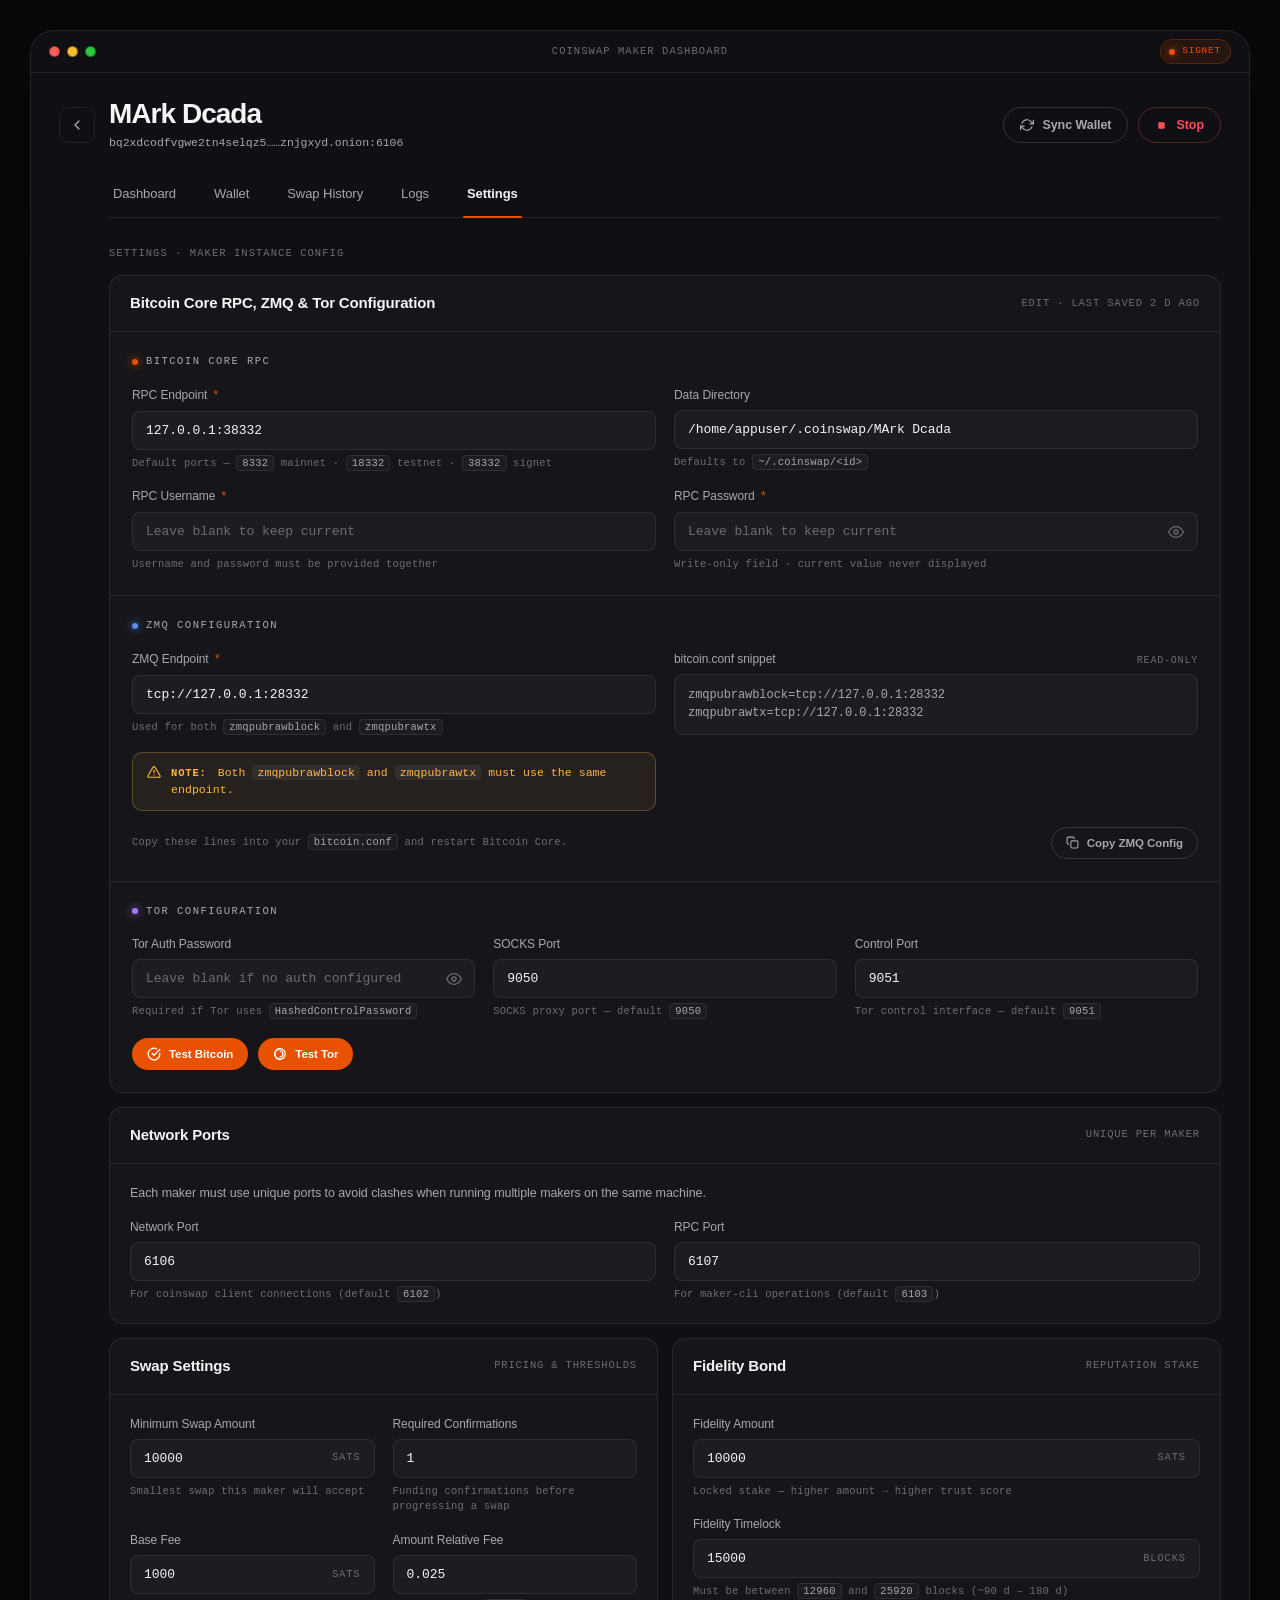
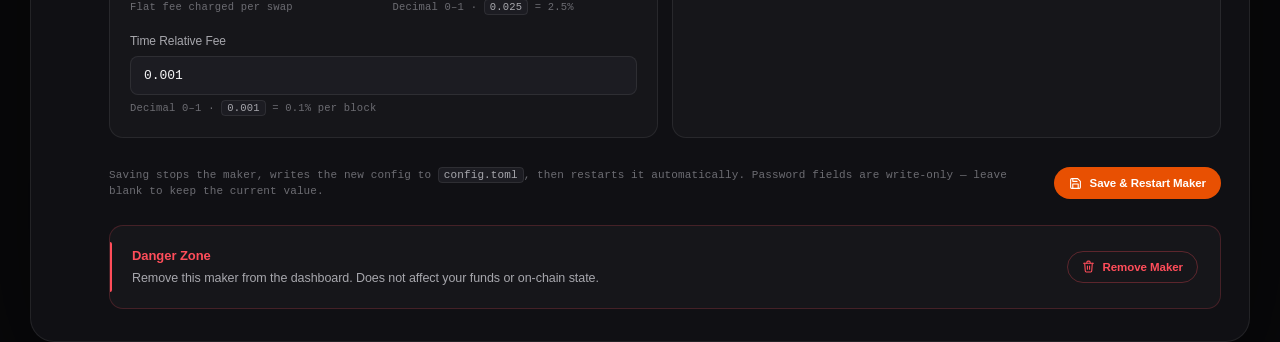
==== project/Settings.html @ a064c151 "Claude Design handoff: coin settings" ====
<!doctype html>
<html lang="en">
<head>
<meta charset="utf-8" />
<meta name="viewport" content="width=device-width, initial-scale=1" />
<title>Coinswap Maker · Settings</title>
<link rel="stylesheet" href="app.css" />
<style>
  /* ═══════════════════════════════════════════════════════════
     Settings — page-specific styles
     ═══════════════════════════════════════════════════════════ */

  .settings-eyebrow {
    margin: 6px 0 -8px 50px;
    font-family: var(--f-mono);
    font-size: 10.5px;
    font-weight: 500;
    letter-spacing: 0.10em;
    text-transform: uppercase;
    color: var(--text-3);
  }

  .settings-wrap {
    margin-left: 50px;
    display: flex;
    flex-direction: column;
    gap: 14px;
  }
  .settings-row {
    display: grid;
    grid-template-columns: 1fr 1fr;
    gap: 14px;
  }

  /* ────────── Card chrome ────────── */
  .card {
    background: var(--surface-2);
    border: 1px solid var(--border);
    border-radius: 14px;
    overflow: hidden;
  }
  .card-head {
    padding: 16px 20px;
    border-bottom: 1px solid var(--border);
    display: flex;
    align-items: center;
    justify-content: space-between;
    gap: 14px;
  }
  .card-head h2 {
    margin: 0;
    font-size: 15px;
    font-weight: 600;
    letter-spacing: -0.01em;
  }
  .card-head .head-meta {
    font-family: var(--f-mono);
    font-size: 10.5px;
    letter-spacing: 0.08em;
    text-transform: uppercase;
    color: var(--text-3);
  }
  .card-body {
    padding: 20px;
  }

  /* ────────── Sub-section (inside big combined card) ────────── */
  .subsection { padding: 22px 22px; }
  .subsection + .subsection { border-top: 1px solid var(--border); }
  .test-btn-row {
    display: flex;
    gap: 10px;
    margin-top: 18px;
    flex-wrap: wrap;
  }
  .btn .ic { transition: transform var(--t-base); }
  .btn.spinning .ic { animation: spin 0.9s linear infinite; }
  .sub-title {
    display: flex;
    align-items: center;
    gap: 8px;
    margin: 0 0 16px;
    font-family: var(--f-mono);
    font-size: 10.5px;
    font-weight: 500;
    letter-spacing: 0.14em;
    text-transform: uppercase;
    color: var(--text-2);
  }
  .sub-title .pip {
    width: 6px; height: 6px;
    border-radius: 999px;
    background: var(--orange);
    box-shadow: 0 0 8px var(--orange);
  }
  .sub-title .pip.blue { background: var(--blue); box-shadow: 0 0 8px var(--blue); }
  .sub-title .pip.purple { background: var(--purple); box-shadow: 0 0 8px var(--purple); }
  .sub-title .pip.amber { background: var(--amber); box-shadow: 0 0 8px var(--amber); }
  .sub-title .pip.green { background: var(--green); box-shadow: 0 0 8px var(--green); }

  /* ────────── Field grid ────────── */
  .field-grid {
    display: grid;
    grid-template-columns: 1fr 1fr;
    gap: 16px 18px;
  }
  .field-grid .span-2 { grid-column: 1 / -1; }
  .field-grid.cols-3 { grid-template-columns: 1fr 1fr 1fr; }
  .field-grid.cols-3 .span-3 { grid-column: 1 / -1; }

  /* ────────── Field ────────── */
  .field {
    display: flex;
    flex-direction: column;
    gap: 6px;
    min-width: 0;
  }
  .field > label {
    font-family: var(--f-sans);
    font-size: 12px;
    font-weight: 500;
    color: var(--text-2);
    letter-spacing: -0.005em;
    display: flex;
    align-items: baseline;
    gap: 5px;
  }
  .field > label .req {
    color: var(--orange);
    font-family: var(--f-mono);
  }
  .field > label .right {
    margin-left: auto;
    font-family: var(--f-mono);
    font-size: 10px;
    text-transform: uppercase;
    letter-spacing: 0.08em;
    color: var(--text-3);
  }

  .input-wrap {
    position: relative;
    background: var(--surface-3);
    border: 1px solid var(--border);
    border-radius: 8px;
    transition: border-color var(--t-base);
    display: flex;
    align-items: center;
  }
  .input-wrap:focus-within {
    border-color: var(--border-strong);
  }
  .input-wrap input,
  .input-wrap textarea {
    width: 100%;
    background: transparent;
    border: 0;
    outline: 0;
    color: var(--text);
    font-family: var(--f-mono);
    font-size: 13px;
    padding: 11px 13px;
    letter-spacing: -0.005em;
  }
  .input-wrap input::placeholder { color: var(--text-3); }
  .input-wrap .eye-btn {
    background: transparent;
    border: 0;
    color: var(--text-3);
    cursor: pointer;
    width: 36px;
    height: 36px;
    display: inline-flex;
    align-items: center;
    justify-content: center;
    border-radius: 6px;
    margin-right: 4px;
    transition: color var(--t-base), background var(--t-base);
  }
  .input-wrap .eye-btn:hover { color: var(--text); background: rgba(255,255,255,0.04); }
  .input-wrap .unit {
    padding: 0 13px 0 0;
    font-family: var(--f-mono);
    font-size: 10.5px;
    letter-spacing: 0.08em;
    text-transform: uppercase;
    color: var(--text-3);
    pointer-events: none;
  }

  .hint {
    margin: 0;
    font-family: var(--f-mono);
    font-size: 10.5px;
    color: var(--text-3);
    letter-spacing: 0.02em;
    line-height: 1.5;
  }
  .hint code {
    font-family: var(--f-mono);
    font-size: 10.5px;
    background: var(--surface-3);
    border: 1px solid var(--border);
    color: var(--text-2);
    padding: 1px 5px;
    border-radius: 4px;
  }

  /* Toggle field — locked-on display */
  .toggle-field {
    display: flex;
    align-items: center;
    justify-content: space-between;
    background: var(--surface-3);
    border: 1px solid var(--border);
    border-radius: 8px;
    padding: 11px 14px;
    gap: 12px;
  }
  .toggle-field .toggle-meta {
    display: flex;
    flex-direction: column;
    gap: 2px;
    min-width: 0;
  }
  .toggle-field .toggle-meta .t-label {
    font-family: var(--f-mono);
    font-size: 12px;
    color: var(--text);
    letter-spacing: 0.02em;
  }
  .toggle-field .toggle-meta .t-sub {
    font-family: var(--f-mono);
    font-size: 10.5px;
    color: var(--text-3);
  }
  .toggle-field .always-on {
    display: inline-flex;
    align-items: center;
    gap: 6px;
    padding: 4px 9px;
    border-radius: 999px;
    background: rgba(47,191,113,0.10);
    border: 1px solid rgba(47,191,113,0.28);
    font-family: var(--f-mono);
    font-size: 9.5px;
    letter-spacing: 0.08em;
    text-transform: uppercase;
    color: var(--green);
  }
  .toggle-field .always-on .dot {
    width: 6px; height: 6px;
    border-radius: 999px;
    background: var(--green);
    box-shadow: 0 0 8px var(--green);
  }

  /* Code block */
  .code-block {
    margin: 0;
    background: var(--surface-3);
    border: 1px solid var(--border);
    border-radius: 8px;
    padding: 11px 13px;
    font-family: var(--f-mono);
    font-size: 12px;
    color: var(--text-2);
    line-height: 1.55;
    white-space: pre;
    overflow-x: auto;
  }

  /* Banners */
  .banner {
    display: flex;
    gap: 10px;
    align-items: flex-start;
    padding: 11px 14px;
    border-radius: 10px;
    font-family: var(--f-mono);
    font-size: 11.5px;
    line-height: 1.5;
    letter-spacing: 0.005em;
  }
  .banner .ic {
    flex: 0 0 14px;
    width: 14px; height: 14px;
    margin-top: 1px;
  }
  .banner.warn {
    background: rgba(255,181,71,0.07);
    border: 1px solid rgba(255,181,71,0.28);
    color: var(--amber);
  }
  .banner.info {
    background: rgba(91,141,239,0.07);
    border: 1px solid rgba(91,141,239,0.28);
    color: var(--blue);
  }
  .banner strong {
    font-weight: 700;
    text-transform: uppercase;
    font-size: 10.5px;
    letter-spacing: 0.08em;
    margin-right: 4px;
  }
  .banner code {
    background: rgba(255,255,255,0.06);
    padding: 1px 5px;
    border-radius: 4px;
    font-family: var(--f-mono);
    color: inherit;
  }

  /* ────────── Test Connection card ────────── */
  .test-card .card-body {
    display: flex;
    flex-direction: column;
    gap: 14px;
  }
  .conn-panel {
    background: var(--surface-3);
    border: 1px solid var(--border);
    border-radius: 10px;
    padding: 14px 16px;
    display: flex;
    flex-direction: column;
    gap: 10px;
  }
  .conn-status {
    display: flex;
    align-items: center;
    justify-content: space-between;
    padding-bottom: 10px;
    border-bottom: 1px dashed var(--border);
  }
  .conn-status .label {
    display: inline-flex;
    align-items: center;
    gap: 8px;
    font-family: var(--f-mono);
    font-size: 11px;
    color: var(--text-2);
    letter-spacing: 0.04em;
  }
  .conn-status .label .dot {
    width: 7px; height: 7px;
    border-radius: 999px;
    background: var(--text-3);
  }
  .conn-status.ok .label .dot { background: var(--green); box-shadow: 0 0 8px var(--green); }
  .conn-status.err .label .dot { background: var(--red); box-shadow: 0 0 8px var(--red); }
  .conn-status .pill {
    font-family: var(--f-mono);
    font-size: 9.5px;
    letter-spacing: 0.08em;
    text-transform: uppercase;
    color: var(--text-3);
  }
  .conn-status.ok .pill { color: var(--green); }
  .conn-status.err .pill { color: var(--red); }

  .conn-rows {
    display: grid;
    grid-template-columns: 1fr 1fr;
    gap: 8px 18px;
  }
  .conn-row {
    display: flex;
    align-items: center;
    justify-content: space-between;
    gap: 12px;
    font-family: var(--f-mono);
    font-size: 11px;
  }
  .conn-row .k {
    color: var(--text-3);
    letter-spacing: 0.04em;
  }
  .conn-row .v {
    color: var(--text-3);
    font-variant-numeric: tabular-nums;
    text-align: right;
    transition: color var(--t-base);
  }
  .conn-rows.filled .v { color: var(--text); }

  .test-desc {
    font-size: 12.5px;
    color: var(--text-2);
    margin: 0;
  }
  .test-actions {
    display: flex;
    gap: 10px;
    justify-content: flex-end;
  }
  .test-actions .btn { height: 36px; }

  /* ────────── Network Ports card ────────── */
  .ports-desc {
    font-size: 12.5px;
    color: var(--text-2);
    margin: 0 0 16px;
  }

  /* ────────── ZMQ subsection layout ────────── */
  .zmq-grid {
    display: grid;
    grid-template-columns: 1fr 1fr;
    gap: 16px 18px;
  }
  .zmq-grid .copy-row {
    grid-column: 1 / -1;
    display: flex;
    align-items: center;
    justify-content: space-between;
    gap: 14px;
    flex-wrap: wrap;
  }

  /* ────────── Footer (Save bar) ────────── */
  .save-bar {
    margin-top: 4px;
    display: flex;
    align-items: center;
    justify-content: space-between;
    gap: 18px;
    flex-wrap: wrap;
  }
  .save-bar .save-note {
    flex: 1 1 360px;
    font-family: var(--f-mono);
    font-size: 11px;
    color: var(--text-3);
    line-height: 1.5;
    letter-spacing: 0.01em;
  }
  .save-bar .save-note code {
    background: var(--surface-3);
    border: 1px solid var(--border);
    color: var(--text-2);
    padding: 1px 5px;
    border-radius: 4px;
  }

  /* ────────── Danger zone ────────── */
  .danger {
    background: var(--surface-2);
    border: 1px solid rgba(255,77,90,0.20);
    border-radius: 14px;
    padding: 20px 22px;
    display: flex;
    align-items: center;
    justify-content: space-between;
    gap: 18px;
    position: relative;
    overflow: hidden;
  }
  .danger::before {
    content: "";
    position: absolute;
    top: 16px; bottom: 16px; left: 0; width: 2px;
    background: var(--red);
    border-radius: 0 2px 2px 0;
  }
  .danger .danger-meta {
    display: flex;
    flex-direction: column;
    gap: 4px;
    min-width: 0;
  }
  .danger .danger-meta h2 {
    margin: 0;
    font-size: 13px;
    font-weight: 600;
    color: var(--red);
    letter-spacing: -0.005em;
  }
  .danger .danger-meta p {
    margin: 0;
    font-size: 12.5px;
    color: var(--text-2);
  }

  /* ────────── Responsive ────────── */
  @media (max-width: 1100px) {
    .settings-row { grid-template-columns: 1fr; }
    .field-grid.cols-3 { grid-template-columns: 1fr 1fr; }
  }
  @media (max-width: 720px) {
    .field-grid,
    .conn-rows,
    .zmq-grid { grid-template-columns: 1fr; }
    .field-grid.cols-3 { grid-template-columns: 1fr; }
    .settings-wrap,
    .settings-eyebrow { margin-left: 0; }
    .page-head { grid-template-columns: auto 1fr; }
    .head-actions { grid-column: 1 / -1; flex-wrap: wrap; }
    .danger { flex-direction: column; align-items: flex-start; }
  }
</style>
</head>
<body data-flow="wallet" data-screen-label="05 Maker Settings">

<div class="app">
  <div class="shell">

    <!-- Titlebar -->
    <div class="titlebar" aria-hidden="true">
      <div class="lights">
        <span class="light r"></span>
        <span class="light y"></span>
        <span class="light g"></span>
      </div>
      <div class="title-center">Coinswap Maker Dashboard</div>
      <div class="net-badge"><span class="dot"></span>Signet</div>
    </div>

    <main>

      <!-- Page head -->
      <div class="page-head">
        <button class="back-btn" title="Back to maker list" aria-label="Back to maker list">
          <svg width="16" height="16" viewBox="0 0 24 24" fill="none" stroke="currentColor"
               stroke-width="2" stroke-linecap="round" stroke-linejoin="round">
            <polyline points="15 18 9 12 15 6"></polyline>
          </svg>
        </button>
        <div class="title-block">
          <h1>MArk Dcada</h1>
          <div class="addr" id="torAddr" title="bq2xdcodfvgwe2tn4selqz5znjgxydabc.onion:6106">bq2xdcodfvgwe2tn4selqz5……znjgxyd.onion:6106</div>
        </div>
        <div class="head-actions">
          <button class="btn ghost" id="syncBtn">
            <svg class="sync-ic" width="14" height="14" viewBox="0 0 24 24" fill="none" stroke="currentColor"
                 stroke-width="2" stroke-linecap="round" stroke-linejoin="round">
              <polyline points="23 4 23 10 17 10"></polyline>
              <polyline points="1 20 1 14 7 14"></polyline>
              <path d="M3.51 9a9 9 0 0 1 14.85-3.36L23 10M1 14l4.64 4.36A9 9 0 0 0 20.49 15"></path>
            </svg>
            <span class="lbl">Sync Wallet</span>
          </button>
          <button class="btn danger-ghost" id="stopBtn">
            <svg width="13" height="13" viewBox="0 0 24 24" fill="currentColor">
              <rect x="6" y="6" width="12" height="12" rx="2"></rect>
            </svg>
            <span class="lbl">Stop</span>
          </button>
        </div>
      </div>

      <!-- Tabs -->
      <nav class="tabs" role="tablist" aria-label="Maker sections">
        <a class="tab" role="tab" href="Maker Dashboard.html">Dashboard</a>
        <a class="tab" role="tab" href="Maker Dashboard.html">Wallet</a>
        <a class="tab" role="tab" href="Maker Dashboard.html">Swap History</a>
        <a class="tab" role="tab" href="Maker Dashboard.html">Logs</a>
        <a class="tab active" role="tab" aria-selected="true" href="Settings.html">Settings</a>
      </nav>

      <!-- Settings eyebrow (per wireframe) -->
      <div class="settings-eyebrow">Settings · maker instance config</div>

      <div class="settings-wrap">

        <!-- ───────── Big combined card: RPC + ZMQ + Tor ───────── -->
        <section class="card" aria-labelledby="combinedHead">
          <div class="card-head">
            <h2 id="combinedHead">Bitcoin Core RPC, ZMQ &amp; Tor Configuration</h2>
            <span class="head-meta">Edit · last saved 2 d ago</span>
          </div>

          <!-- Bitcoin Core RPC -->
          <div class="subsection">
            <div class="sub-title"><span class="pip"></span>Bitcoin Core RPC</div>
            <div class="field-grid">
              <div class="field">
                <label>RPC Endpoint <span class="req">*</span></label>
                <div class="input-wrap">
                  <input type="text" value="127.0.0.1:38332" />
                </div>
                <p class="hint">Default ports — <code>8332</code> mainnet · <code>18332</code> testnet · <code>38332</code> signet</p>
              </div>

              <div class="field">
                <label>Data Directory</label>
                <div class="input-wrap">
                  <input type="text" value="/home/appuser/.coinswap/MArk Dcada" />
                </div>
                <p class="hint">Defaults to <code>~/.coinswap/&lt;id&gt;</code></p>
              </div>

              <div class="field">
                <label>RPC Username <span class="req">*</span></label>
                <div class="input-wrap">
                  <input type="text" placeholder="Leave blank to keep current" />
                </div>
                <p class="hint">Username and password must be provided together</p>
              </div>

              <div class="field">
                <label>RPC Password <span class="req">*</span></label>
                <div class="input-wrap">
                  <input type="password" placeholder="Leave blank to keep current" data-pw />
                  <button class="eye-btn" type="button" aria-label="Show password" data-eye>
                    <svg width="16" height="16" viewBox="0 0 24 24" fill="none" stroke="currentColor"
                         stroke-width="2" stroke-linecap="round" stroke-linejoin="round">
                      <path d="M1 12s4-8 11-8 11 8 11 8-4 8-11 8-11-8-11-8z"></path>
                      <circle cx="12" cy="12" r="3"></circle>
                    </svg>
                  </button>
                </div>
                <p class="hint">Write-only field · current value never displayed</p>
              </div>
            </div>
          </div>

          <!-- ZMQ -->
          <div class="subsection">
            <div class="sub-title"><span class="pip blue"></span>ZMQ Configuration</div>
            <div class="zmq-grid">
              <div class="field">
                <label>ZMQ Endpoint <span class="req">*</span></label>
                <div class="input-wrap">
                  <input type="text" value="tcp://127.0.0.1:28332" />
                </div>
                <p class="hint">Used for both <code>zmqpubrawblock</code> and <code>zmqpubrawtx</code></p>
              </div>

              <div class="field">
                <label>bitcoin.conf snippet <span class="right">Read-only</span></label>
                <pre class="code-block" id="zmqSnippet">zmqpubrawblock=tcp://127.0.0.1:28332
zmqpubrawtx=tcp://127.0.0.1:28332</pre>
              </div>

              <div class="span-2">
                <div class="banner warn">
                  <svg class="ic" viewBox="0 0 24 24" fill="none" stroke="currentColor"
                       stroke-width="2" stroke-linecap="round" stroke-linejoin="round">
                    <path d="M10.29 3.86 1.82 18a2 2 0 0 0 1.71 3h16.94a2 2 0 0 0 1.71-3L13.71 3.86a2 2 0 0 0-3.42 0z"></path>
                    <line x1="12" y1="9" x2="12" y2="13"></line>
                    <line x1="12" y1="17" x2="12.01" y2="17"></line>
                  </svg>
                  <span><strong>Note:</strong> Both <code>zmqpubrawblock</code> and <code>zmqpubrawtx</code> must use the same endpoint.</span>
                </div>
              </div>

              <div class="copy-row">
                <span class="hint">Copy these lines into your <code>bitcoin.conf</code> and restart Bitcoin Core.</span>
                <button class="btn ghost sm" id="copyZmq">
                  <svg width="13" height="13" viewBox="0 0 24 24" fill="none" stroke="currentColor"
                       stroke-width="2" stroke-linecap="round" stroke-linejoin="round">
                    <rect x="9" y="9" width="13" height="13" rx="2" ry="2"></rect>
                    <path d="M5 15H4a2 2 0 0 1-2-2V4a2 2 0 0 1 2-2h9a2 2 0 0 1 2 2v1"></path>
                  </svg>
                  <span class="lbl">Copy ZMQ Config</span>
                </button>
              </div>
            </div>
          </div>

          <!-- Tor -->
          <div class="subsection">
            <div class="sub-title"><span class="pip purple"></span>Tor Configuration</div>
            <div class="field-grid cols-3">
              <div class="field">
                <label>Tor Auth Password</label>
                <div class="input-wrap">
                  <input type="password" placeholder="Leave blank if no auth configured" data-pw />
                  <button class="eye-btn" type="button" aria-label="Show password" data-eye>
                    <svg width="16" height="16" viewBox="0 0 24 24" fill="none" stroke="currentColor"
                         stroke-width="2" stroke-linecap="round" stroke-linejoin="round">
                      <path d="M1 12s4-8 11-8 11 8 11 8-4 8-11 8-11-8-11-8z"></path>
                      <circle cx="12" cy="12" r="3"></circle>
                    </svg>
                  </button>
                </div>
                <p class="hint">Required if Tor uses <code>HashedControlPassword</code></p>
              </div>

              <div class="field">
                <label>SOCKS Port</label>
                <div class="input-wrap">
                  <input type="text" value="9050" />
                </div>
                <p class="hint">SOCKS proxy port — default <code>9050</code></p>
              </div>

              <div class="field">
                <label>Control Port</label>
                <div class="input-wrap">
                  <input type="text" value="9051" />
                </div>
                <p class="hint">Tor control interface — default <code>9051</code></p>
              </div>
            </div>

            <div class="test-btn-row">
              <button class="btn primary sm" id="testBtcBtn">
                <svg class="ic" width="14" height="14" viewBox="0 0 24 24" fill="none" stroke="currentColor"
                     stroke-width="2.2" stroke-linecap="round" stroke-linejoin="round">
                  <path d="M22 11.08V12a10 10 0 1 1-5.93-9.14"></path>
                  <polyline points="22 4 12 14.01 9 11.01"></polyline>
                </svg>
                <span class="lbl">Test Bitcoin</span>
              </button>
              <button class="btn primary sm" id="testTorBtn">
                <svg class="ic" width="14" height="14" viewBox="0 0 24 24" fill="none" stroke="currentColor"
                     stroke-width="2.2" stroke-linecap="round" stroke-linejoin="round">
                  <circle cx="12" cy="12" r="9"></circle>
                  <path d="M12 3a9 9 0 0 0 0 18M12 7a5 5 0 0 1 0 10"></path>
                </svg>
                <span class="lbl">Test Tor</span>
              </button>
            </div>
          </div>
        </section>

        <!-- ───────── Network Ports ───────── -->
        <section class="card">
            <div class="card-head">
              <h2>Network Ports</h2>
              <span class="head-meta">Unique per maker</span>
            </div>
            <div class="card-body">
              <p class="ports-desc">Each maker must use unique ports to avoid clashes when running multiple makers on the same machine.</p>
              <div class="field-grid">
                <div class="field">
                  <label>Network Port</label>
                  <div class="input-wrap">
                    <input type="text" value="6106" />
                  </div>
                  <p class="hint">For coinswap client connections (default <code>6102</code>)</p>
                </div>
                <div class="field">
                  <label>RPC Port</label>
                  <div class="input-wrap">
                    <input type="text" value="6107" />
                  </div>
                  <p class="hint">For maker-cli operations (default <code>6103</code>)</p>
                </div>
              </div>
            </div>
          </section>

        <!-- ───────── Row 2: Swap & Fidelity + Fidelity ───────── -->
        <div class="settings-row">

          <!-- Swap & Fidelity (swap-side fees) -->
          <section class="card">
            <div class="card-head">
              <h2>Swap Settings</h2>
              <span class="head-meta">Pricing &amp; thresholds</span>
            </div>
            <div class="card-body">
              <div class="field-grid">
                <div class="field">
                  <label>Minimum Swap Amount</label>
                  <div class="input-wrap">
                    <input type="text" value="10000" />
                    <span class="unit">SATS</span>
                  </div>
                  <p class="hint">Smallest swap this maker will accept</p>
                </div>
                <div class="field">
                  <label>Required Confirmations</label>
                  <div class="input-wrap">
                    <input type="text" value="1" />
                  </div>
                  <p class="hint">Funding confirmations before progressing a swap</p>
                </div>
                <div class="field">
                  <label>Base Fee</label>
                  <div class="input-wrap">
                    <input type="text" value="1000" />
                    <span class="unit">SATS</span>
                  </div>
                  <p class="hint">Flat fee charged per swap</p>
                </div>
                <div class="field">
                  <label>Amount Relative Fee</label>
                  <div class="input-wrap">
                    <input type="text" value="0.025" />
                  </div>
                  <p class="hint">Decimal 0–1 · <code>0.025</code> = 2.5%</p>
                </div>
                <div class="field span-2">
                  <label>Time Relative Fee</label>
                  <div class="input-wrap">
                    <input type="text" value="0.001" />
                  </div>
                  <p class="hint">Decimal 0–1 · <code>0.001</code> = 0.1% per block</p>
                </div>
              </div>
            </div>
          </section>

          <!-- Fidelity -->
          <section class="card">
            <div class="card-head">
              <h2>Fidelity Bond</h2>
              <span class="head-meta">Reputation stake</span>
            </div>
            <div class="card-body">
              <div class="field-grid">
                <div class="field span-2">
                  <label>Fidelity Amount</label>
                  <div class="input-wrap">
                    <input type="text" value="10000" />
                    <span class="unit">SATS</span>
                  </div>
                  <p class="hint">Locked stake — higher amount → higher trust score</p>
                </div>
                <div class="field span-2">
                  <label>Fidelity Timelock</label>
                  <div class="input-wrap">
                    <input type="text" value="15000" />
                    <span class="unit">BLOCKS</span>
                  </div>
                  <p class="hint">Must be between <code>12960</code> and <code>25920</code> blocks (~90&nbsp;d – 180&nbsp;d)</p>
                </div>
              </div>
            </div>
          </section>

        </div>

        <!-- ───────── Save bar ───────── -->
        <div class="save-bar">
          <p class="save-note">
            Saving stops the maker, writes the new config to <code>config.toml</code>, then restarts it automatically.
            Password fields are write-only — leave blank to keep the current value.
          </p>
          <button class="btn primary sm" id="saveBtn">
            <svg width="13" height="13" viewBox="0 0 24 24" fill="none" stroke="currentColor"
                 stroke-width="2" stroke-linecap="round" stroke-linejoin="round">
              <path d="M19 21H5a2 2 0 0 1-2-2V5a2 2 0 0 1 2-2h11l5 5v11a2 2 0 0 1-2 2z"></path>
              <polyline points="17 21 17 13 7 13 7 21"></polyline>
              <polyline points="7 3 7 8 15 8"></polyline>
            </svg>
            <span class="lbl">Save &amp; Restart Maker</span>
          </button>
        </div>

        <!-- ───────── Danger zone ───────── -->
        <section class="danger" aria-labelledby="dangerHead">
          <div class="danger-meta">
            <h2 id="dangerHead">Danger Zone</h2>
            <p>Remove this maker from the dashboard. Does not affect your funds or on-chain state.</p>
          </div>
          <button class="btn danger-ghost sm" id="removeBtn">
            <svg width="13" height="13" viewBox="0 0 24 24" fill="none" stroke="currentColor"
                 stroke-width="2" stroke-linecap="round" stroke-linejoin="round">
              <polyline points="3 6 5 6 21 6"></polyline>
              <path d="M19 6l-1 14a2 2 0 0 1-2 2H8a2 2 0 0 1-2-2L5 6"></path>
              <path d="M10 11v6M14 11v6"></path>
              <path d="M9 6V4a2 2 0 0 1 2-2h2a2 2 0 0 1 2 2v2"></path>
            </svg>
            <span class="lbl">Remove Maker</span>
          </button>
        </section>

      </div>

    </main>
  </div>
</div>

<div class="toast" id="toast" role="status" aria-live="polite">
  <span class="dot"></span>
  <span class="msg">Saved</span>
</div>

<script>
(function () {
  // ────────── Toast ──────────
  const toast = document.getElementById('toast');
  function showToast(msg, variant) {
    toast.classList.remove('warn', 'err');
    if (variant === 'warn') toast.classList.add('warn');
    if (variant === 'err') toast.classList.add('err');
    toast.querySelector('.msg').textContent = msg;
    toast.classList.add('show');
    clearTimeout(showToast._t);
    showToast._t = setTimeout(() => toast.classList.remove('show'), 1800);
  }

  // ────────── Password eye toggles ──────────
  document.querySelectorAll('[data-eye]').forEach(btn => {
    btn.addEventListener('click', () => {
      const input = btn.parentElement.querySelector('[data-pw]');
      if (!input) return;
      const isPw = input.type === 'password';
      input.type = isPw ? 'text' : 'password';
      btn.setAttribute('aria-label', isPw ? 'Hide password' : 'Show password');
    });
  });

  // ────────── Copy ZMQ config ──────────
  const copyBtn = document.getElementById('copyZmq');
  copyBtn.addEventListener('click', () => {
    const text = document.getElementById('zmqSnippet').textContent;
    if (navigator.clipboard) {
      navigator.clipboard.writeText(text).then(
        () => showToast('ZMQ config copied'),
        () => showToast('Copy failed', 'err')
      );
    }
  });

  // ────────── Test Connection ──────────
  // ────────── Test Bitcoin / Test Tor probes ──────────
  function runProbe(btn, okMsg) {
    if (btn.disabled) return;
    btn.disabled = true;
    btn.classList.add('spinning');
    const lbl = btn.querySelector('.lbl');
    const orig = lbl.textContent;
    lbl.textContent = 'Testing…';
    setTimeout(() => {
      btn.disabled = false;
      btn.classList.remove('spinning');
      lbl.textContent = orig;
      showToast(okMsg);
    }, 1400);
  }
  document.getElementById('testBtcBtn').addEventListener('click', e =>
    runProbe(e.currentTarget, 'Bitcoin Core reachable'));
  document.getElementById('testTorBtn').addEventListener('click', e =>
    runProbe(e.currentTarget, 'Tor control port reachable'));

  // ────────── Save & Restart ──────────
  const saveBtn = document.getElementById('saveBtn');
  saveBtn.addEventListener('click', () => {
    if (saveBtn.disabled) return;
    saveBtn.disabled = true;
    const lbl = saveBtn.querySelector('.lbl');
    const origText = lbl.textContent;
    lbl.textContent = 'Saving…';
    setTimeout(() => {
      lbl.textContent = 'Restarting maker…';
      setTimeout(() => {
        lbl.textContent = origText;
        saveBtn.disabled = false;
        showToast('Saved · maker restarted');
      }, 900);
    }, 900);
  });

  // ────────── Remove Maker ──────────
  const removeBtn = document.getElementById('removeBtn');
  let confirming = false;
  let confirmTimer;
  removeBtn.addEventListener('click', () => {
    const lbl = removeBtn.querySelector('.lbl');
    if (!confirming) {
      confirming = true;
      lbl.textContent = 'Click again to confirm';
      confirmTimer = setTimeout(() => {
        confirming = false;
        lbl.textContent = 'Remove Maker';
      }, 3000);
    } else {
      clearTimeout(confirmTimer);
      confirming = false;
      lbl.textContent = 'Remove Maker';
      showToast('Maker removed', 'warn');
    }
  });

  // ────────── Top header (Sync + Stop + Tor copy) ──────────
  const syncBtn = document.getElementById('syncBtn');
  let syncing = false;
  syncBtn.addEventListener('click', () => {
    if (syncing) return;
    syncing = true;
    syncBtn.classList.add('spinning');
    syncBtn.querySelector('.lbl').textContent = 'Syncing…';
    setTimeout(() => {
      syncing = false;
      syncBtn.classList.remove('spinning');
      syncBtn.querySelector('.lbl').textContent = 'Sync Wallet';
      showToast('Wallet synced');
    }, 1600);
  });

  const stopBtn = document.getElementById('stopBtn');
  const STATUS_KEY = 'coinswap:maker:status';
  let running = (function () {
    try { return localStorage.getItem(STATUS_KEY) !== 'stopped'; } catch (e) { return true; }
  })();
  function renderStatus() {
    if (running) {
      stopBtn.classList.add('danger-ghost');
      stopBtn.classList.remove('start-ghost');
      stopBtn.querySelector('.lbl').textContent = 'Stop';
      stopBtn.querySelector('svg').outerHTML =
        '<svg width="13" height="13" viewBox="0 0 24 24" fill="currentColor"><rect x="6" y="6" width="12" height="12" rx="2"></rect></svg>';
    } else {
      stopBtn.classList.remove('danger-ghost');
      stopBtn.classList.add('start-ghost');
      stopBtn.querySelector('.lbl').textContent = 'Start';
      stopBtn.querySelector('svg').outerHTML =
        '<svg width="13" height="13" viewBox="0 0 24 24" fill="currentColor"><polygon points="6 4 20 12 6 20 6 4"></polygon></svg>';
    }
  }
  stopBtn.addEventListener('click', () => {
    running = !running;
    try { localStorage.setItem(STATUS_KEY, running ? 'running' : 'stopped'); } catch (e) {}
    renderStatus();
    showToast(running ? 'Maker started' : 'Maker stopped', running ? '' : 'warn');
  });
  renderStatus();

  const torAddr = document.getElementById('torAddr');
  torAddr.addEventListener('click', () => {
    const full = torAddr.getAttribute('title') || torAddr.textContent;
    navigator.clipboard && navigator.clipboard.writeText(full).then(
      () => showToast('Tor address copied'),
      () => showToast('Copy failed', 'err')
    );
  });
})();
</script>

</body>
</html>
---- project/app.css ----
/* ────────── Tokens (Coinswap Taker DS) ────────── */
:root {
  --orange: #E85002;
  --orange-hover: #FF6A2A;
  --orange-2: #FF541B;

  --blue: #5b8def;
  --blue-hover: #7da3f5;

  --green: #2fbf71;
  --red: #ff4d5a;
  --amber: #ffb547;
  --purple: #a979ff;

  --bg: #08080a;
  --surface-1: #101014;
  --surface-2: #16161a;
  --surface-3: #1c1c22;
  --surface-4: #1f1f25;
  --border: rgba(255,255,255,0.08);
  --border-strong: rgba(255,255,255,0.14);
  --text: #f5f5f7;
  --text-2: #a7a7ad;
  --text-3: #6c6c72;

  --f-sans: -apple-system, BlinkMacSystemFont, 'SF Pro Display', 'SF Pro Text',
            'Helvetica Neue', Helvetica, Arial, sans-serif;
  --f-mono: ui-monospace, 'SF Mono', Menlo, Monaco, Consolas,
            'Liberation Mono', monospace;

  --shell-shadow: 0 1px 0 rgba(255,255,255,0.05) inset,
                  0 40px 120px -20px rgba(0,0,0,0.7);

  --t-base: 150ms;
  --t-slow: 300ms;
}

* { box-sizing: border-box; }
html, body { height: 100%; }
body {
  margin: 0;
  background: var(--bg);
  color: var(--text);
  font-family: var(--f-sans);
  font-size: 13px;
  letter-spacing: -0.005em;
  line-height: 1.5;
  font-feature-settings: "ss01", "cv11";
  -webkit-font-smoothing: antialiased;
  padding: 30px;
}

/* ────────── Shell ────────── */
.app {
  width: min(1320px, 100%);
  margin: 0 auto;
}
.shell {
  position: relative;
  background: var(--surface-1);
  border: 1px solid var(--border);
  border-radius: 24px;
  min-height: calc(100vh - 60px);
  box-shadow: var(--shell-shadow);
  overflow: hidden;
}

/* ────────── Titlebar ────────── */
.titlebar {
  position: absolute;
  top: 0; left: 0; right: 0;
  height: 42px;
  border-bottom: 1px solid var(--border);
  display: flex;
  align-items: center;
  padding: 0 18px;
  background: var(--surface-1);
  z-index: 5;
  gap: 14px;
}
.lights { display: flex; gap: 7px; }
.light {
  width: 11px; height: 11px;
  border-radius: 999px;
  background: rgba(255,255,255,0.08);
  border: 1px solid rgba(0,0,0,0.4);
}
.light.r { background: #ff5f57; }
.light.y { background: #febc2e; }
.light.g { background: #28c840; }
.title-center {
  position: absolute;
  left: 50%;
  transform: translateX(-50%);
  font-family: var(--f-mono);
  font-size: 10.5px;
  letter-spacing: 0.10em;
  text-transform: uppercase;
  color: var(--text-3);
}
.net-badge {
  margin-left: auto;
  display: inline-flex;
  align-items: center;
  gap: 7px;
  padding: 4px 9px 4px 8px;
  border-radius: 999px;
  background: rgba(232,80,2,0.10);
  border: 1px solid rgba(232,80,2,0.28);
  font-family: var(--f-mono);
  font-size: 9.5px;
  letter-spacing: 0.08em;
  text-transform: uppercase;
  color: var(--orange);
}
.net-badge .dot {
  width: 6px; height: 6px;
  border-radius: 999px;
  background: var(--orange);
  box-shadow: 0 0 8px var(--orange);
}

/* ────────── Main ────────── */
main {
  padding: 62px 28px 32px;
  display: flex;
  flex-direction: column;
  gap: 22px;
}

/* Page head */
.page-head {
  display: grid;
  grid-template-columns: auto 1fr auto;
  align-items: center;
  gap: 14px;
  padding-top: 6px;
}
.back-btn {
  width: 36px;
  height: 36px;
  border-radius: 10px;
  background: transparent;
  border: 1px solid var(--border);
  color: var(--text-2);
  cursor: pointer;
  display: inline-flex;
  align-items: center;
  justify-content: center;
  transition: background var(--t-base), color var(--t-base), border-color var(--t-base);
}
.back-btn:hover {
  background: rgba(255,255,255,0.04);
  border-color: var(--border-strong);
  color: var(--text);
}
.back-btn a {
  display: inline-flex; align-items: center; justify-content: center;
  width: 100%; height: 100%; color: inherit;
}
.title-block { min-width: 0; }
.title-block h1 {
  margin: 0;
  font-size: 28px;
  font-weight: 700;
  letter-spacing: -0.035em;
  line-height: 1.1;
}
.title-block .addr {
  margin-top: 4px;
  font-family: var(--f-mono);
  font-size: 11.5px;
  color: var(--text-2);
  letter-spacing: -0.005em;
}
.title-block .addr:hover { color: var(--text); cursor: copy; }

.head-actions {
  display: inline-flex;
  align-items: center;
  gap: 10px;
}

/* Buttons */
.btn {
  height: 36px;
  padding: 0 16px;
  border-radius: 999px;
  border: 1px solid transparent;
  font-family: var(--f-sans);
  font-size: 12.5px;
  font-weight: 600;
  letter-spacing: -0.005em;
  cursor: pointer;
  display: inline-flex;
  align-items: center;
  gap: 8px;
  transition: background var(--t-base), color var(--t-base),
              border-color var(--t-base), transform var(--t-base);
  white-space: nowrap;
}
.btn.primary {
  background: var(--orange);
  color: #fff;
}
.btn.primary:hover {
  background: var(--orange-hover);
  transform: translateY(-1px);
}
.btn.ghost {
  background: transparent;
  border-color: var(--border-strong);
  color: var(--text-2);
}
.btn.ghost:hover {
  background: rgba(255,255,255,0.04);
  color: var(--text);
}
.btn.danger-ghost {
  background: transparent;
  border-color: rgba(255,77,90,0.30);
  color: var(--red);
}
.btn.danger-ghost:hover {
  background: rgba(255,77,90,0.08);
  border-color: rgba(255,77,90,0.50);
}
.btn.start-ghost {
  background: transparent;
  border-color: rgba(47,191,113,0.30);
  color: var(--green);
}
.btn.start-ghost:hover {
  background: rgba(47,191,113,0.08);
  border-color: rgba(47,191,113,0.50);
}
.btn.sm {
  height: 32px;
  padding: 0 14px;
  font-size: 11.5px;
}
.btn:disabled {
  background: var(--surface-3);
  color: var(--text-3);
  border-color: var(--border);
  cursor: not-allowed;
  transform: none;
}
.btn .sync-ic { transition: transform var(--t-slow); }
.btn:hover .sync-ic { transform: rotate(60deg); }
.btn.spinning .sync-ic { animation: spin 0.9s linear infinite; }
@keyframes spin {
  from { transform: rotate(0deg); }
  to { transform: rotate(360deg); }
}

/* ────────── Tabs ────────── */
.tabs {
  display: flex;
  gap: 6px;
  border-bottom: 1px solid var(--border);
  padding: 0;
  margin-left: 50px;
}
.tab {
  appearance: none;
  background: transparent;
  border: none;
  padding: 11px 16px 13px;
  font-family: var(--f-sans);
  font-size: 13px;
  font-weight: 500;
  letter-spacing: -0.005em;
  color: var(--text-2);
  cursor: pointer;
  position: relative;
  transition: color var(--t-base);
  text-decoration: none;
}
.tab:hover { color: var(--text); }
.tab.active {
  color: var(--text);
  font-weight: 600;
}
.tab.active::after {
  content: "";
  position: absolute;
  left: 12px;
  right: 12px;
  bottom: -1px;
  height: 2px;
  background: var(--orange);
  border-radius: 999px;
}
.tab:first-child { padding-left: 4px; }
.tab:first-child.active::after { left: 4px; }

/* Toast */
.toast {
  position: fixed;
  bottom: 30px;
  left: 50%;
  transform: translateX(-50%) translateY(20px);
  padding: 10px 16px;
  background: var(--surface-3);
  border: 1px solid var(--border-strong);
  border-radius: 999px;
  font-family: var(--f-mono);
  font-size: 11px;
  letter-spacing: 0.06em;
  text-transform: uppercase;
  color: var(--text);
  opacity: 0;
  pointer-events: none;
  transition: opacity 0.2s, transform 0.2s cubic-bezier(0.34, 1.56, 0.64, 1);
  z-index: 100;
  display: inline-flex;
  align-items: center;
  gap: 8px;
}
.toast.show {
  opacity: 1;
  transform: translateX(-50%) translateY(0);
}
.toast .dot {
  width: 6px; height: 6px; border-radius: 999px;
  background: var(--green);
  box-shadow: 0 0 8px var(--green);
}
.toast.warn .dot { background: var(--amber); box-shadow: 0 0 8px var(--amber); }
.toast.warn { color: var(--amber); }
.toast.err .dot { background: var(--red); box-shadow: 0 0 8px var(--red); }
.toast.err { color: var(--red); }

[hidden] { display: none !important; }
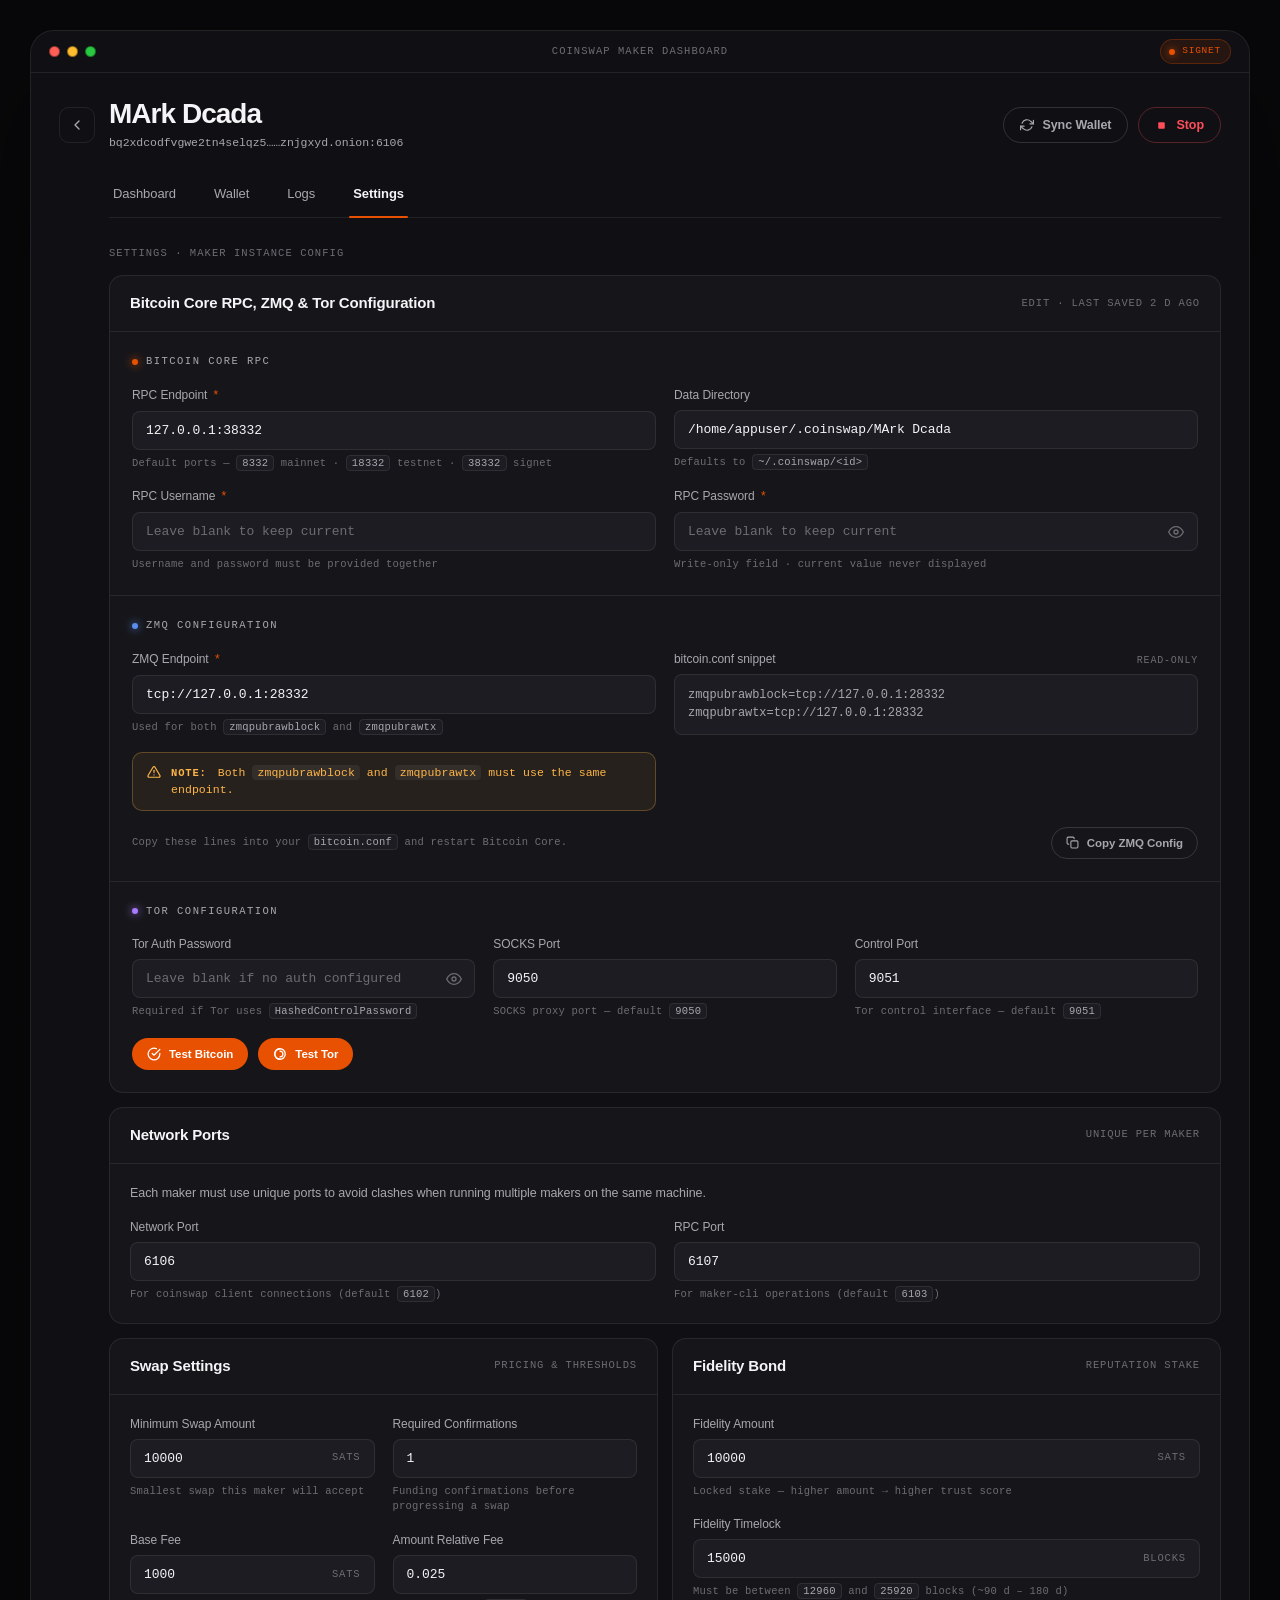
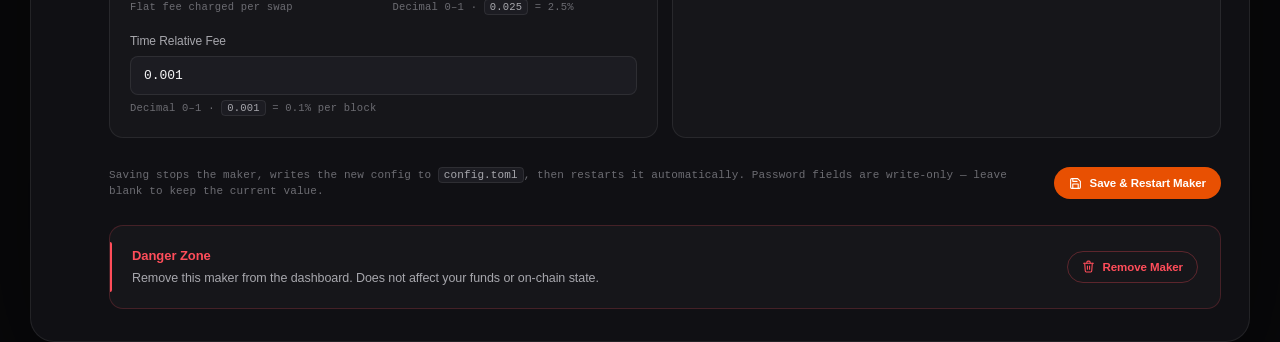
==== commit a140e7ae: "Remove stale Swap History tab from Settings nav The Swap History tab was moved onto the Dashboard pa" ====
--- a/project/Settings.html
+++ b/project/Settings.html
@@ -554,7 +554,6 @@
       <nav class="tabs" role="tablist" aria-label="Maker sections">
         <a class="tab" role="tab" href="Maker Dashboard.html">Dashboard</a>
         <a class="tab" role="tab" href="Maker Dashboard.html">Wallet</a>
-        <a class="tab" role="tab" href="Maker Dashboard.html">Swap History</a>
         <a class="tab" role="tab" href="Maker Dashboard.html">Logs</a>
         <a class="tab active" role="tab" aria-selected="true" href="Settings.html">Settings</a>
       </nav>
